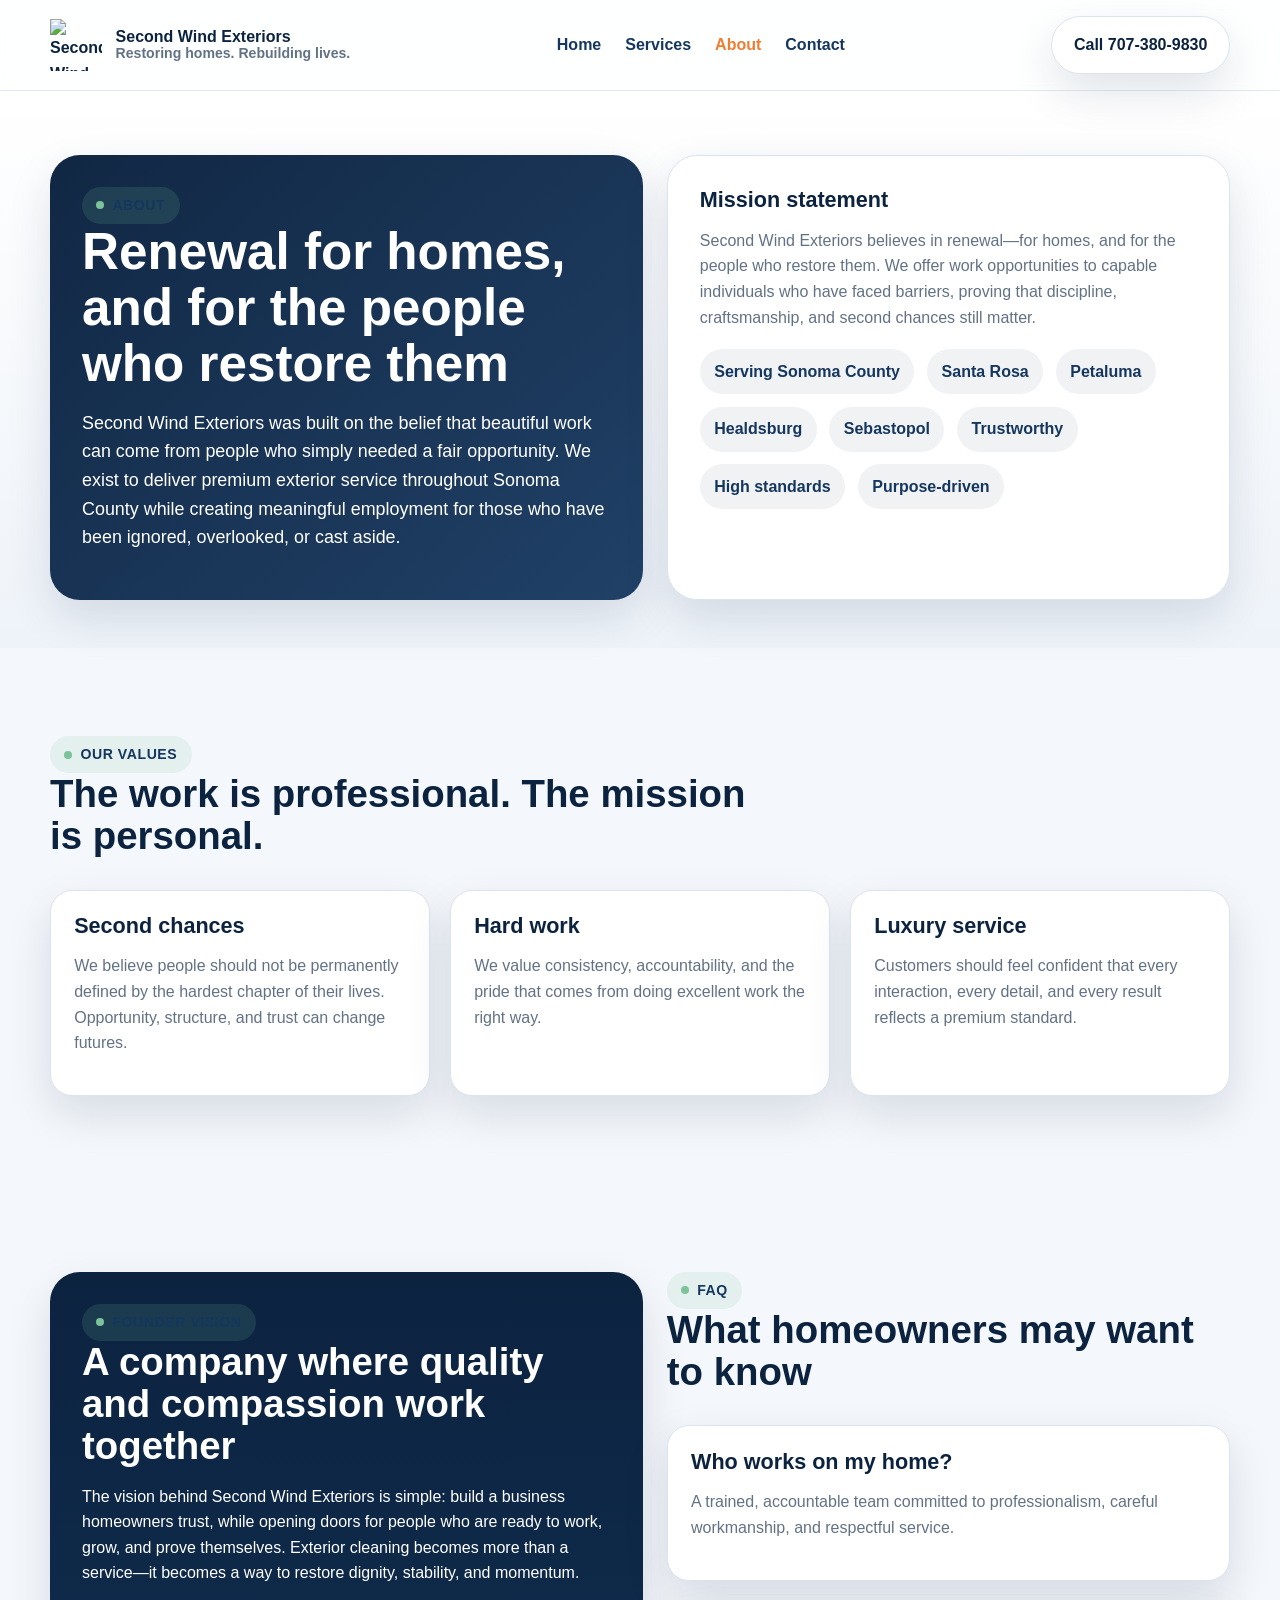
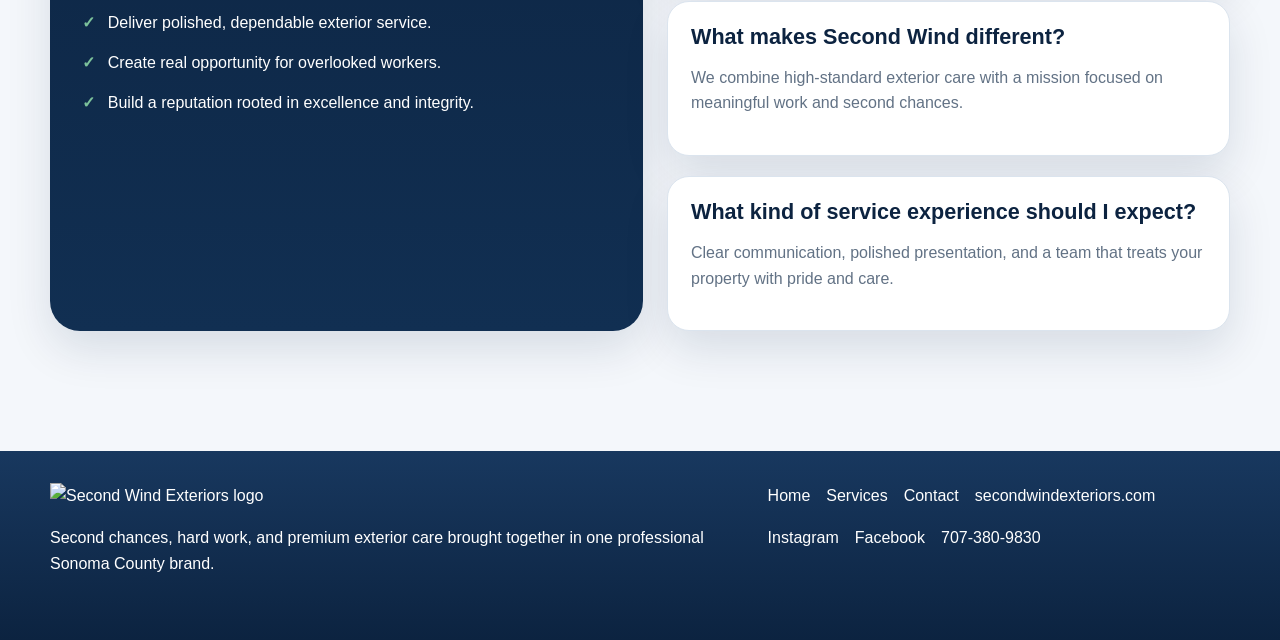
==== about.html @ 9dffcf60 "Add files via upload" ====
<!DOCTYPE html>
<html lang="en">
<head>
    <meta charset="UTF-8">
    <meta name="viewport" content="width=device-width, initial-scale=1.0">
    <title>About | Second Wind Exteriors Sonoma County</title>
    <meta name="description" content="Learn about the mission behind Second Wind Exteriors and the meaning of renewal for homes and for people in Sonoma County.">
    <link rel="canonical" href="https://secondwindexteriors.com/about.html">
    <link rel="stylesheet" href="styles.css">
</head>
<body>
    <header class="topbar">
        <div class="container nav nav-inner">
            <a class="brand" href="index.html">
                <img src="assets/logo.svg" alt="Second Wind Exteriors logo">
                <div class="brand-mark">
                    <span>Second Wind Exteriors</span>
                    <span>Restoring homes. Rebuilding lives.</span>
                </div>
            </a>
            <button class="nav-toggle" type="button" aria-label="Toggle navigation" aria-expanded="false">
                <svg width="26" height="26" viewBox="0 0 24 24" fill="none" aria-hidden="true">
                    <path d="M4 7H20M4 12H20M4 17H20" stroke="currentColor" stroke-width="2" stroke-linecap="round"/>
                </svg>
            </button>
            <nav class="nav-links" aria-label="Primary">
                <a href="index.html">Home</a>
                <a href="services.html">Services</a>
                <a class="active" href="about.html">About</a>
                <a href="contact.html">Contact</a>
            </nav>
            <div class="nav-cta">
                <a class="btn btn-secondary" href="tel:7073809830">Call 707-380-9830</a>
            </div>
        </div>
    </header>

    <main>
        <section class="page-hero">
            <div class="container split-panel">
                <div class="page-card">
                    <span class="eyebrow">About</span>
                    <h1>Renewal for homes, and for the people who restore them</h1>
                    <p class="lead">Second Wind Exteriors was built on the belief that beautiful work can come from people who simply needed a fair opportunity. We exist to deliver premium exterior service throughout Sonoma County while creating meaningful employment for those who have been ignored, overlooked, or cast aside.</p>
                </div>
                <div class="highlight-panel">
                    <h3>Mission statement</h3>
                    <p>Second Wind Exteriors believes in renewal—for homes, and for the people who restore them. We offer work opportunities to capable individuals who have faced barriers, proving that discipline, craftsmanship, and second chances still matter.</p>
                    <div class="badge-row">
                        <span>Serving Sonoma County</span>
                        <span>Santa Rosa</span>
                        <span>Petaluma</span>
                        <span>Healdsburg</span>
                        <span>Sebastopol</span>
                        <span>Trustworthy</span>
                        <span>High standards</span>
                        <span>Purpose-driven</span>
                    </div>
                </div>
            </div>
        </section>

        <section class="section">
            <div class="container">
                <div class="section-heading">
                    <span class="eyebrow">Our values</span>
                    <h2>The work is professional. The mission is personal.</h2>
                </div>
                <div class="values-grid">
                    <article class="value-card">
                        <h3>Second chances</h3>
                        <p>We believe people should not be permanently defined by the hardest chapter of their lives. Opportunity, structure, and trust can change futures.</p>
                    </article>
                    <article class="value-card">
                        <h3>Hard work</h3>
                        <p>We value consistency, accountability, and the pride that comes from doing excellent work the right way.</p>
                    </article>
                    <article class="value-card">
                        <h3>Luxury service</h3>
                        <p>Customers should feel confident that every interaction, every detail, and every result reflects a premium standard.</p>
                    </article>
                </div>
            </div>
        </section>

        <section class="section">
            <div class="container split-panel">
                <div class="story-panel">
                    <span class="eyebrow">Founder vision</span>
                    <h2>A company where quality and compassion work together</h2>
                    <p>The vision behind Second Wind Exteriors is simple: build a business homeowners trust, while opening doors for people who are ready to work, grow, and prove themselves. Exterior cleaning becomes more than a service—it becomes a way to restore dignity, stability, and momentum.</p>
                    <ul class="story-list">
                        <li>Deliver polished, dependable exterior service.</li>
                        <li>Create real opportunity for overlooked workers.</li>
                        <li>Build a reputation rooted in excellence and integrity.</li>
                    </ul>
                </div>
                <div>
                    <div class="section-heading">
                        <span class="eyebrow">FAQ</span>
                        <h2>What homeowners may want to know</h2>
                    </div>
                    <div class="faq-grid">
                        <div class="faq-card">
                            <h3>Who works on my home?</h3>
                            <p>A trained, accountable team committed to professionalism, careful workmanship, and respectful service.</p>
                        </div>
                        <div class="faq-card">
                            <h3>What makes Second Wind different?</h3>
                            <p>We combine high-standard exterior care with a mission focused on meaningful work and second chances.</p>
                        </div>
                        <div class="faq-card">
                            <h3>What kind of service experience should I expect?</h3>
                            <p>Clear communication, polished presentation, and a team that treats your property with pride and care.</p>
                        </div>
                    </div>
                </div>
            </div>
        </section>
    </main>

    <footer class="footer">
        <div class="container footer-grid">
            <div>
                <a class="footer-brand" href="index.html">
                    <img class="footer-logo" src="assets/logo-full.svg" alt="Second Wind Exteriors logo">
                </a>
                <p>Second chances, hard work, and premium exterior care brought together in one professional Sonoma County brand.</p>
            </div>
            <div>
                <div class="footer-links">
                    <a href="index.html">Home</a>
                    <a href="services.html">Services</a>
                    <a href="contact.html">Contact</a>
                    <a href="https://secondwindexteriors.com">secondwindexteriors.com</a>
                    <a href="https://instagram.com/secondwindexteriors" target="_blank" rel="noopener noreferrer">Instagram</a>
                    <a href="https://facebook.com/Secondwindexteriors" target="_blank" rel="noopener noreferrer">Facebook</a>
                    <a href="tel:7073809830">707-380-9830</a>
                </div>
            </div>
        </div>
    </footer>

    <script src="script.js"></script>
</body>
</html>
---- styles.css ----
:root {
    --navy: #0c2340;
    --navy-soft: #15375f;
    --orange: #ef7d32;
    --orange-dark: #d96517;
    --green: #7cc29b;
    --text: #15202b;
    --muted: #627285;
    --surface: #ffffff;
    --surface-alt: #f4f7fb;
    --border: #dbe4ee;
    --shadow: 0 18px 45px rgba(12, 35, 64, 0.12);
    --radius: 22px;
    --container: 1180px;
}

* {
    box-sizing: border-box;
}

html {
    scroll-behavior: smooth;
}

body {
    margin: 0;
    font-family: Inter, "Segoe UI", Roboto, Helvetica, Arial, sans-serif;
    color: var(--text);
    background: var(--surface-alt);
    line-height: 1.6;
}

a {
    color: inherit;
    text-decoration: none;
}

img {
    max-width: 100%;
    display: block;
}

button,
input,
select,
textarea {
    font: inherit;
}

.container {
    width: min(var(--container), calc(100% - 2rem));
    margin: 0 auto;
}

.section {
    padding: 5.5rem 0;
}

.section-heading {
    max-width: 720px;
    margin-bottom: 2rem;
}

.eyebrow {
    display: inline-flex;
    align-items: center;
    gap: 0.5rem;
    padding: 0.45rem 0.9rem;
    border-radius: 999px;
    background: rgba(124, 194, 155, 0.14);
    color: var(--navy-soft);
    font-size: 0.88rem;
    font-weight: 700;
    letter-spacing: 0.04em;
    text-transform: uppercase;
}

.eyebrow::before {
    content: "";
    width: 0.5rem;
    height: 0.5rem;
    border-radius: 999px;
    background: var(--green);
}

h1,
h2,
h3 {
    margin: 0 0 1rem;
    color: var(--navy);
    line-height: 1.1;
}

h1 {
    font-size: clamp(2.6rem, 4vw, 4.9rem);
}

h2 {
    font-size: clamp(2rem, 3vw, 3.2rem);
}

h3 {
    font-size: 1.35rem;
}

p {
    margin: 0 0 1rem;
    color: var(--muted);
}

.lead {
    font-size: 1.12rem;
    max-width: 62ch;
}

.topbar {
    position: sticky;
    top: 0;
    z-index: 20;
    background: rgba(255, 255, 255, 0.9);
    border-bottom: 1px solid rgba(219, 228, 238, 0.8);
    backdrop-filter: blur(14px);
}

.nav {
    display: flex;
    align-items: center;
    justify-content: space-between;
    gap: 1rem;
    padding: 1rem 0;
}

.brand {
    display: inline-flex;
    align-items: center;
    gap: 0.85rem;
    font-weight: 800;
    color: var(--navy);
}

.brand img {
    width: 52px;
    height: 52px;
}

.brand-mark {
    display: flex;
    flex-direction: column;
    line-height: 1.05;
}

.brand-mark span:last-child {
    font-size: 0.88rem;
    color: var(--muted);
    font-weight: 600;
}

.hero-logo {
    width: min(100%, 470px);
    margin: 0 0 1.25rem;
}

.footer-brand {
    display: inline-block;
}

.footer-logo {
    width: min(100%, 340px);
    margin-bottom: 1rem;
}

.nav-links {
    display: flex;
    align-items: center;
    gap: 1.5rem;
}

.nav-links a {
    font-weight: 600;
    color: var(--navy-soft);
}

.nav-links a:hover,
.nav-links a.active {
    color: var(--orange);
}

.nav-toggle {
    display: none;
    border: 0;
    background: transparent;
    color: var(--navy);
    padding: 0.5rem;
}

.nav-cta {
    display: inline-flex;
    align-items: center;
    gap: 0.6rem;
}

.btn {
    display: inline-flex;
    align-items: center;
    justify-content: center;
    gap: 0.55rem;
    padding: 0.95rem 1.35rem;
    border-radius: 999px;
    border: 0;
    cursor: pointer;
    font-weight: 700;
    transition: transform 0.2s ease, box-shadow 0.2s ease, background 0.2s ease;
}

.btn:hover {
    transform: translateY(-2px);
}

.btn-primary {
    color: #fff;
    background: linear-gradient(135deg, var(--orange), var(--orange-dark));
    box-shadow: 0 12px 25px rgba(239, 125, 50, 0.28);
}

.btn-secondary {
    color: var(--navy);
    background: #fff;
    border: 1px solid var(--border);
    box-shadow: var(--shadow);
}

.btn-dark {
    color: #fff;
    background: var(--navy);
}

.hero {
    padding: 3.5rem 0 4.5rem;
    background:
        radial-gradient(circle at top right, rgba(124, 194, 155, 0.16), transparent 25%),
        radial-gradient(circle at top left, rgba(239, 125, 50, 0.14), transparent 24%),
        linear-gradient(180deg, #ffffff, #f4f7fb 78%);
}

.hero-grid {
    display: grid;
    grid-template-columns: 1.15fr 0.85fr;
    gap: 2rem;
    align-items: center;
}

.hero-copy .hero-tagline {
    margin: 1rem 0 1.25rem;
    color: var(--orange);
    font-weight: 800;
    letter-spacing: 0.04em;
    text-transform: uppercase;
}

.hero-actions,
.cta-actions,
.contact-actions {
    display: flex;
    flex-wrap: wrap;
    gap: 0.85rem;
    margin: 1.75rem 0 1.5rem;
}

.trust-list,
.meta-list {
    display: flex;
    flex-wrap: wrap;
    gap: 0.8rem;
    padding: 0;
    margin: 0;
    list-style: none;
}

.trust-list li,
.meta-list li {
    padding: 0.75rem 1rem;
    background: #fff;
    border: 1px solid var(--border);
    border-radius: 999px;
    color: var(--navy-soft);
    font-weight: 700;
    box-shadow: 0 10px 25px rgba(12, 35, 64, 0.06);
}

.hero-card {
    background: linear-gradient(180deg, rgba(12, 35, 64, 0.98), rgba(21, 55, 95, 0.96));
    color: #fff;
    padding: 1.7rem;
    border-radius: 28px;
    box-shadow: var(--shadow);
}

.hero-card h3,
.hero-card p,
.hero-card strong {
    color: #fff;
}

.visual-grid {
    display: grid;
    grid-template-columns: repeat(2, 1fr);
    gap: 1rem;
    margin-top: 1.3rem;
}

.visual-pane {
    min-height: 200px;
    padding: 1.1rem;
    border-radius: 24px;
    display: flex;
    flex-direction: column;
    justify-content: space-between;
    background: linear-gradient(160deg, rgba(255,255,255,0.16), rgba(255,255,255,0.08));
    border: 1px solid rgba(255,255,255,0.16);
}

.visual-pane .label {
    align-self: flex-start;
    padding: 0.35rem 0.7rem;
    border-radius: 999px;
    background: rgba(255,255,255,0.18);
    font-size: 0.78rem;
    font-weight: 700;
    text-transform: uppercase;
    letter-spacing: 0.06em;
}

.visual-house {
    margin-top: auto;
    height: 105px;
    border-radius: 18px;
    background:
        linear-gradient(180deg, rgba(255,255,255,0.24), rgba(255,255,255,0.1)),
        linear-gradient(135deg, rgba(124,194,155,0.4), rgba(239,125,50,0.3));
    position: relative;
    overflow: hidden;
}

.visual-house::before,
.visual-house::after {
    content: "";
    position: absolute;
    background: rgba(255,255,255,0.85);
}

.visual-house::before {
    width: 70px;
    height: 42px;
    left: 22px;
    bottom: 18px;
    border-radius: 6px;
}

.visual-house::after {
    width: 0;
    height: 0;
    left: 15px;
    bottom: 55px;
    border-left: 43px solid transparent;
    border-right: 43px solid transparent;
    border-bottom: 34px solid rgba(255,255,255,0.92);
    background: transparent;
}

.grid-3,
.grid-2,
.service-grid,
.values-grid,
.faq-grid,
.contact-grid,
.metrics-grid {
    display: grid;
    gap: 1.25rem;
}

.grid-3,
.service-grid,
.values-grid,
.metrics-grid {
    grid-template-columns: repeat(3, minmax(0, 1fr));
}

.grid-2,
.contact-grid {
    grid-template-columns: repeat(2, minmax(0, 1fr));
}

.card,
.info-card,
.service-card,
.value-card,
.faq-card,
.contact-card,
.metric-card {
    background: #fff;
    border-radius: var(--radius);
    border: 1px solid var(--border);
    padding: 1.45rem;
    box-shadow: var(--shadow);
}

.icon-badge {
    width: 3.25rem;
    height: 3.25rem;
    border-radius: 18px;
    display: inline-flex;
    align-items: center;
    justify-content: center;
    background: rgba(239, 125, 50, 0.12);
    color: var(--orange);
    margin-bottom: 1rem;
}

.icon-badge svg {
    width: 1.5rem;
    height: 1.5rem;
}

.split-panel {
    display: grid;
    grid-template-columns: 1fr 0.95fr;
    gap: 1.5rem;
    align-items: stretch;
}

.story-panel {
    background: linear-gradient(180deg, var(--navy), #112f52);
    color: #fff;
    border-radius: 30px;
    padding: 2rem;
    box-shadow: var(--shadow);
}

.story-panel h2,
.story-panel h3,
.story-panel p,
.story-panel li {
    color: #fff;
}

.story-list {
    list-style: none;
    padding: 0;
    margin: 1.5rem 0 0;
    display: grid;
    gap: 0.9rem;
}

.story-list li {
    display: flex;
    gap: 0.8rem;
    align-items: flex-start;
}

.story-list li::before {
    content: "✓";
    color: var(--green);
    font-weight: 900;
}

.highlight-panel {
    background: #fff;
    border-radius: 30px;
    padding: 2rem;
    border: 1px solid var(--border);
    box-shadow: var(--shadow);
}

.metric-card strong {
    display: block;
    font-size: 2rem;
    color: var(--navy);
    line-height: 1;
    margin-bottom: 0.4rem;
}

.cta-band {
    background: linear-gradient(135deg, var(--navy), #184472);
    color: #fff;
    border-radius: 34px;
    padding: 2rem;
    box-shadow: var(--shadow);
}

.cta-band h2,
.cta-band p,
.footer p,
.footer a {
    color: #fff;
}

.footer {
    margin-top: 2rem;
    padding: 2rem 0 3rem;
    background: linear-gradient(180deg, #18385f, var(--navy));
}

.footer-grid {
    display: grid;
    grid-template-columns: 1.2fr 0.8fr;
    gap: 1.5rem;
    align-items: start;
}

.footer-links {
    display: flex;
    flex-wrap: wrap;
    gap: 1rem;
}

.page-hero {
    padding: 4rem 0 3rem;
    background: linear-gradient(180deg, #fff, #eef3f9);
}

.page-card {
    padding: 2rem;
    border-radius: 30px;
    background: linear-gradient(140deg, rgba(12,35,64,0.98), rgba(21,55,95,0.95));
    box-shadow: var(--shadow);
}

.page-card h1,
.page-card p,
.page-card li {
    color: #fff;
}

.service-card ul,
.check-list {
    margin: 1rem 0 0;
    padding-left: 1.2rem;
    color: var(--muted);
}

.process-list {
    counter-reset: process;
    display: grid;
    gap: 1rem;
}

.process-step {
    position: relative;
    padding: 1.2rem 1.2rem 1.2rem 4.2rem;
    background: #fff;
    border-radius: 20px;
    border: 1px solid var(--border);
    box-shadow: var(--shadow);
}

.process-step::before {
    counter-increment: process;
    content: counter(process);
    position: absolute;
    left: 1.2rem;
    top: 1.1rem;
    width: 2.1rem;
    height: 2.1rem;
    display: inline-flex;
    align-items: center;
    justify-content: center;
    border-radius: 999px;
    background: var(--orange);
    color: #fff;
    font-weight: 800;
}

blockquote {
    margin: 0;
    padding: 1.25rem;
    background: #fff;
    border-left: 4px solid var(--orange);
    border-radius: 18px;
    color: var(--navy-soft);
    box-shadow: var(--shadow);
}

.contact-card strong,
.contact-card a {
    color: var(--navy);
}

.form-grid {
    display: grid;
    grid-template-columns: repeat(2, minmax(0, 1fr));
    gap: 1rem;
}

.field {
    display: flex;
    flex-direction: column;
    gap: 0.45rem;
}

.field label {
    font-weight: 700;
    color: var(--navy);
}

.field input,
.field select,
.field textarea {
    width: 100%;
    padding: 0.95rem 1rem;
    border-radius: 16px;
    border: 1px solid var(--border);
    background: #fdfefe;
    color: var(--text);
}

.field textarea {
    min-height: 140px;
    resize: vertical;
}

.field.full {
    grid-column: 1 / -1;
}

.form-note {
    margin-top: 1rem;
    font-size: 0.95rem;
}

.badge-row {
    display: flex;
    flex-wrap: wrap;
    gap: 0.8rem;
    margin-top: 1.2rem;
}

.badge-row span {
    display: inline-flex;
    align-items: center;
    padding: 0.6rem 0.9rem;
    border-radius: 999px;
    background: rgba(12,35,64,0.06);
    color: var(--navy-soft);
    font-weight: 700;
}

@media (max-width: 980px) {
    .hero-grid,
    .split-panel,
    .footer-grid,
    .grid-2,
    .contact-grid,
    .form-grid {
        grid-template-columns: 1fr;
    }

    .grid-3,
    .service-grid,
    .values-grid,
    .metrics-grid {
        grid-template-columns: repeat(2, minmax(0, 1fr));
    }

    .nav-toggle {
        display: inline-flex;
    }

    .nav-links,
    .nav-cta {
        display: none;
    }

    .topbar.nav-open .nav {
        align-items: flex-start;
    }

    .topbar.nav-open .nav-inner {
        width: 100%;
        display: grid;
        gap: 1rem;
    }

    .topbar.nav-open .nav-links,
    .topbar.nav-open .nav-cta {
        display: flex;
        width: 100%;
        flex-direction: column;
        align-items: flex-start;
    }
}

@media (max-width: 720px) {
    .section {
        padding: 4.5rem 0;
    }

    .grid-3,
    .service-grid,
    .values-grid,
    .metrics-grid,
    .visual-grid {
        grid-template-columns: 1fr;
    }

    .hero {
        padding-top: 2rem;
    }

    h1 {
        font-size: 2.5rem;
    }

    .page-card,
    .hero-card,
    .story-panel,
    .highlight-panel,
    .cta-band {
        padding: 1.5rem;
    }

    .brand img {
        width: 46px;
        height: 46px;
    }

    .hero-logo,
    .footer-logo {
        width: 100%;
    }
}
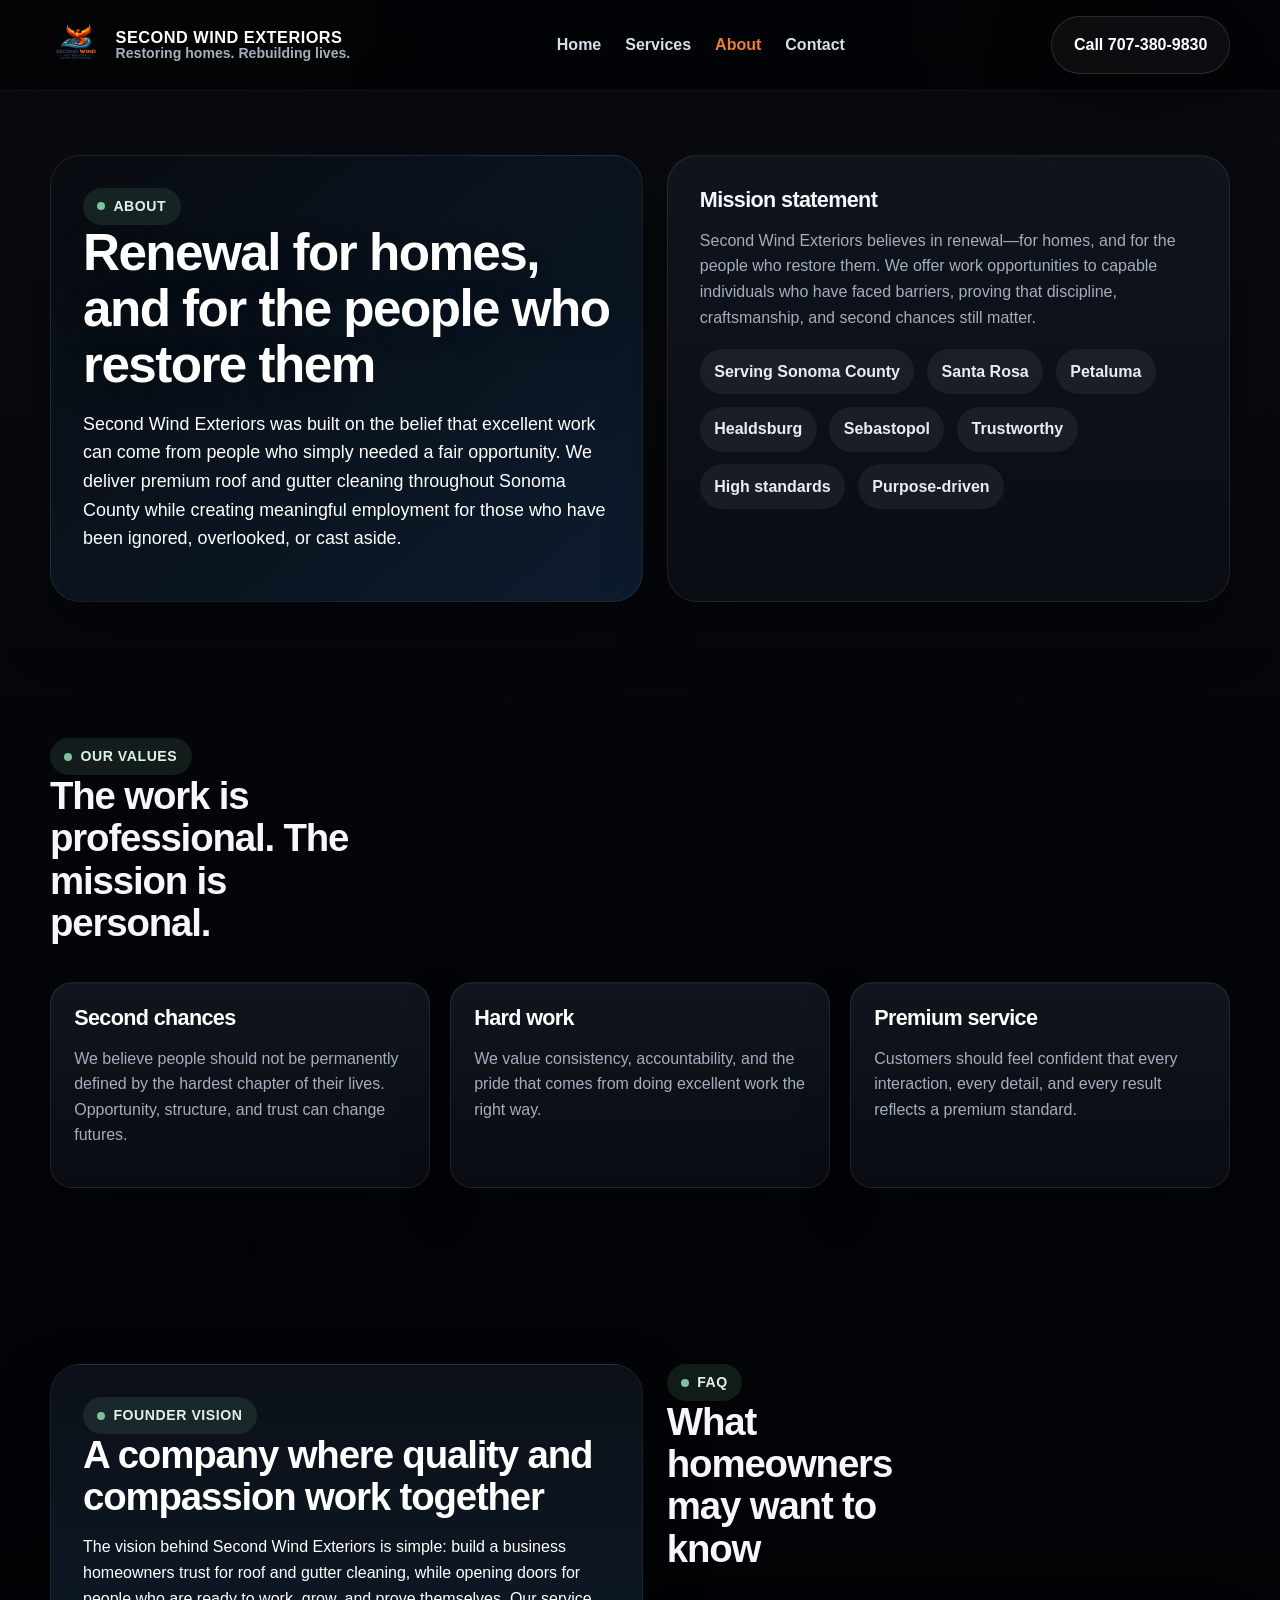
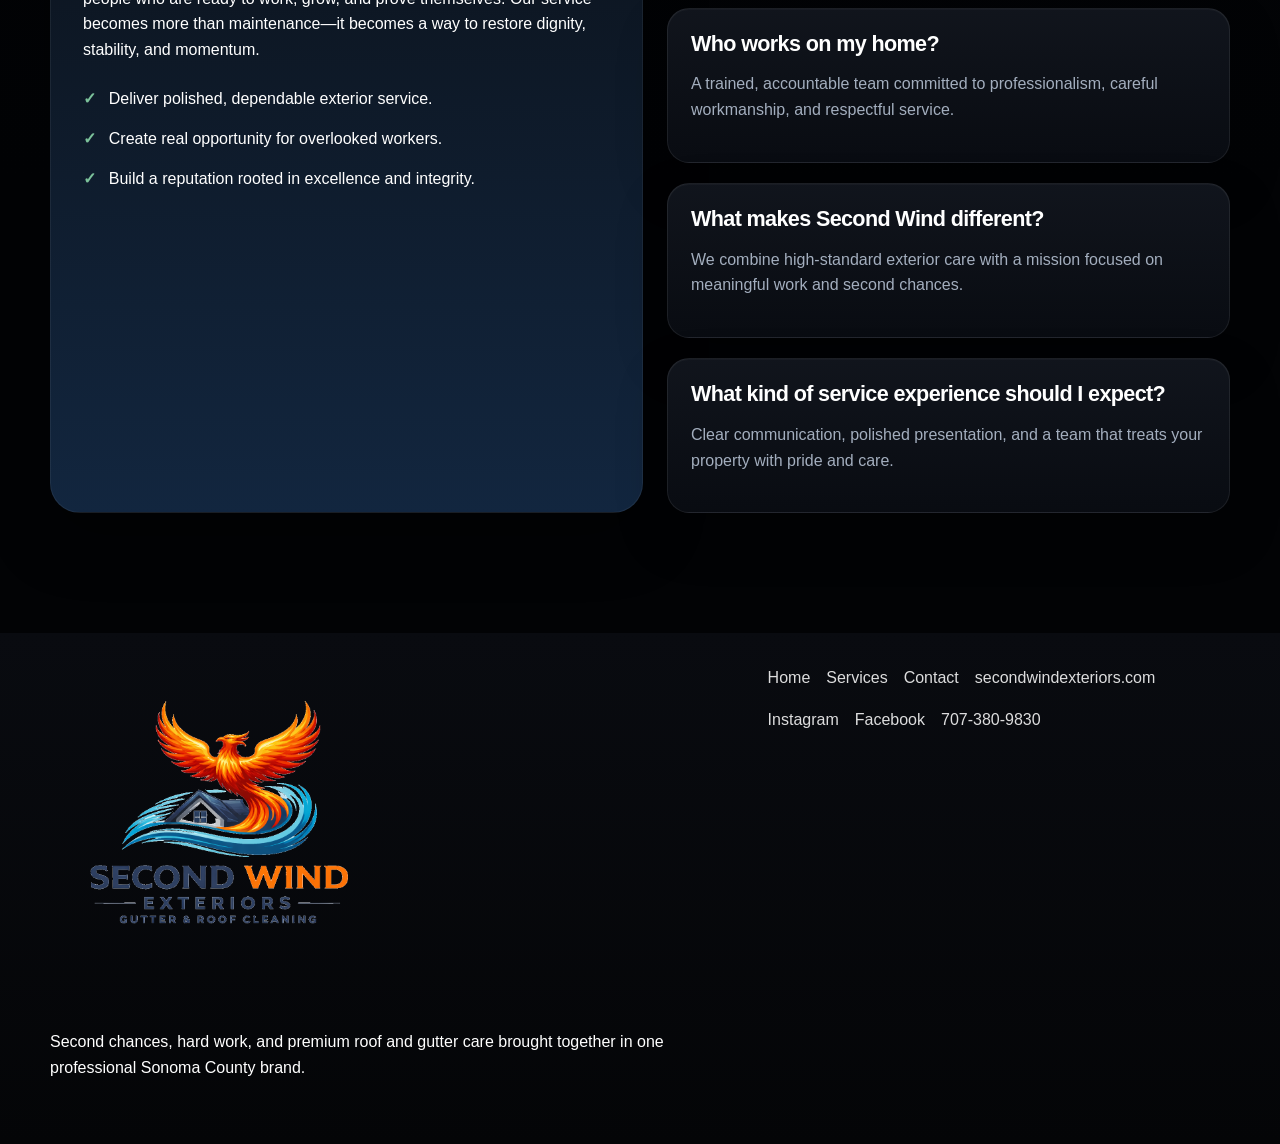
==== commit 67807e5c: "Add files via upload" ====
--- a/about.html
+++ b/about.html
@@ -4,7 +4,7 @@
     <meta charset="UTF-8">
     <meta name="viewport" content="width=device-width, initial-scale=1.0">
     <title>About | Second Wind Exteriors Sonoma County</title>
-    <meta name="description" content="Learn about the mission behind Second Wind Exteriors and the meaning of renewal for homes and for people in Sonoma County.">
+    <meta name="description" content="Learn about the mission behind Second Wind Exteriors and how premium roof and gutter cleaning in Sonoma County is paired with renewal and opportunity.">
     <link rel="canonical" href="https://secondwindexteriors.com/about.html">
     <link rel="stylesheet" href="styles.css">
 </head>
@@ -12,7 +12,7 @@
     <header class="topbar">
         <div class="container nav nav-inner">
             <a class="brand" href="index.html">
-                <img src="assets/logo.svg" alt="Second Wind Exteriors logo">
+                <img src="assets/second-wind-logo.png" alt="Second Wind Exteriors logo">
                 <div class="brand-mark">
                     <span>Second Wind Exteriors</span>
                     <span>Restoring homes. Rebuilding lives.</span>
@@ -41,7 +41,7 @@
                 <div class="page-card">
                     <span class="eyebrow">About</span>
                     <h1>Renewal for homes, and for the people who restore them</h1>
-                    <p class="lead">Second Wind Exteriors was built on the belief that beautiful work can come from people who simply needed a fair opportunity. We exist to deliver premium exterior service throughout Sonoma County while creating meaningful employment for those who have been ignored, overlooked, or cast aside.</p>
+                    <p class="lead">Second Wind Exteriors was built on the belief that excellent work can come from people who simply needed a fair opportunity. We deliver premium roof and gutter cleaning throughout Sonoma County while creating meaningful employment for those who have been ignored, overlooked, or cast aside.</p>
                 </div>
                 <div class="highlight-panel">
                     <h3>Mission statement</h3>
@@ -76,7 +76,7 @@
                         <p>We value consistency, accountability, and the pride that comes from doing excellent work the right way.</p>
                     </article>
                     <article class="value-card">
-                        <h3>Luxury service</h3>
+                        <h3>Premium service</h3>
                         <p>Customers should feel confident that every interaction, every detail, and every result reflects a premium standard.</p>
                     </article>
                 </div>
@@ -88,7 +88,7 @@
                 <div class="story-panel">
                     <span class="eyebrow">Founder vision</span>
                     <h2>A company where quality and compassion work together</h2>
-                    <p>The vision behind Second Wind Exteriors is simple: build a business homeowners trust, while opening doors for people who are ready to work, grow, and prove themselves. Exterior cleaning becomes more than a service—it becomes a way to restore dignity, stability, and momentum.</p>
+                    <p>The vision behind Second Wind Exteriors is simple: build a business homeowners trust for roof and gutter cleaning, while opening doors for people who are ready to work, grow, and prove themselves. Our service becomes more than maintenance—it becomes a way to restore dignity, stability, and momentum.</p>
                     <ul class="story-list">
                         <li>Deliver polished, dependable exterior service.</li>
                         <li>Create real opportunity for overlooked workers.</li>
@@ -123,9 +123,9 @@
         <div class="container footer-grid">
             <div>
                 <a class="footer-brand" href="index.html">
-                    <img class="footer-logo" src="assets/logo-full.svg" alt="Second Wind Exteriors logo">
+                    <img class="footer-logo" src="assets/second-wind-logo.png" alt="Second Wind Exteriors logo">
                 </a>
-                <p>Second chances, hard work, and premium exterior care brought together in one professional Sonoma County brand.</p>
+                <p>Second chances, hard work, and premium roof and gutter care brought together in one professional Sonoma County brand.</p>
             </div>
             <div>
                 <div class="footer-links">
--- a/styles.css
+++ b/styles.css
@@ -1,15 +1,16 @@
 :root {
-    --navy: #0c2340;
-    --navy-soft: #15375f;
+    --navy: #f5f7fb;
+    --navy-soft: #d8e0ec;
     --orange: #ef7d32;
     --orange-dark: #d96517;
+    --orange-glow: rgba(239, 125, 50, 0.3);
     --green: #7cc29b;
-    --text: #15202b;
-    --muted: #627285;
-    --surface: #ffffff;
-    --surface-alt: #f4f7fb;
-    --border: #dbe4ee;
-    --shadow: 0 18px 45px rgba(12, 35, 64, 0.12);
+    --text: #f5f7fb;
+    --muted: #a3aebe;
+    --surface: #11151d;
+    --surface-alt: #020305;
+    --border: rgba(255, 255, 255, 0.1);
+    --shadow: 0 24px 60px rgba(0, 0, 0, 0.5);
     --radius: 22px;
     --container: 1180px;
 }
@@ -26,7 +27,10 @@
     margin: 0;
     font-family: Inter, "Segoe UI", Roboto, Helvetica, Arial, sans-serif;
     color: var(--text);
-    background: var(--surface-alt);
+    background:
+        radial-gradient(circle at top left, rgba(239, 125, 50, 0.08), transparent 20%),
+        radial-gradient(circle at top right, rgba(124, 194, 155, 0.06), transparent 18%),
+        linear-gradient(180deg, #05070b, #020305 65%);
     line-height: 1.6;
 }
 
@@ -54,11 +58,20 @@
 
 .section {
     padding: 5.5rem 0;
+    position: relative;
 }
 
 .section-heading {
     max-width: 720px;
-    margin-bottom: 2rem;
+    margin-bottom: 2.35rem;
+}
+
+.section-heading h2 {
+    max-width: 14ch;
+}
+
+.section-heading p {
+    max-width: 62ch;
 }
 
 .eyebrow {
@@ -67,8 +80,8 @@
     gap: 0.5rem;
     padding: 0.45rem 0.9rem;
     border-radius: 999px;
-    background: rgba(124, 194, 155, 0.14);
-    color: var(--navy-soft);
+    background: rgba(124, 194, 155, 0.12);
+    color: #dff2e8;
     font-size: 0.88rem;
     font-weight: 700;
     letter-spacing: 0.04em;
@@ -89,6 +102,7 @@
     margin: 0 0 1rem;
     color: var(--navy);
     line-height: 1.1;
+    letter-spacing: -0.03em;
 }
 
 h1 {
@@ -117,9 +131,10 @@
     position: sticky;
     top: 0;
     z-index: 20;
-    background: rgba(255, 255, 255, 0.9);
-    border-bottom: 1px solid rgba(219, 228, 238, 0.8);
+    background: rgba(2, 3, 5, 0.82);
+    border-bottom: 1px solid rgba(255, 255, 255, 0.06);
     backdrop-filter: blur(14px);
+    box-shadow: 0 12px 35px rgba(0, 0, 0, 0.28);
 }
 
 .nav {
@@ -135,7 +150,7 @@
     align-items: center;
     gap: 0.85rem;
     font-weight: 800;
-    color: var(--navy);
+    color: #fff;
 }
 
 .brand img {
@@ -155,9 +170,16 @@
     font-weight: 600;
 }
 
+.brand-mark span:first-child {
+    font-size: 1.02rem;
+    letter-spacing: 0.03em;
+    text-transform: uppercase;
+}
+
 .hero-logo {
     width: min(100%, 470px);
     margin: 0 0 1.25rem;
+    filter: drop-shadow(0 12px 34px rgba(239, 125, 50, 0.14));
 }
 
 .footer-brand {
@@ -177,7 +199,7 @@
 
 .nav-links a {
     font-weight: 600;
-    color: var(--navy-soft);
+    color: #d7deea;
 }
 
 .nav-links a:hover,
@@ -189,7 +211,7 @@
     display: none;
     border: 0;
     background: transparent;
-    color: var(--navy);
+    color: #fff;
     padding: 0.5rem;
 }
 
@@ -209,7 +231,7 @@
     border: 0;
     cursor: pointer;
     font-weight: 700;
-    transition: transform 0.2s ease, box-shadow 0.2s ease, background 0.2s ease;
+    transition: transform 0.2s ease, box-shadow 0.2s ease, background 0.2s ease, border-color 0.2s ease;
 }
 
 .btn:hover {
@@ -219,27 +241,33 @@
 .btn-primary {
     color: #fff;
     background: linear-gradient(135deg, var(--orange), var(--orange-dark));
-    box-shadow: 0 12px 25px rgba(239, 125, 50, 0.28);
+    box-shadow: 0 14px 30px rgba(239, 125, 50, 0.34);
 }
 
 .btn-secondary {
-    color: var(--navy);
+    color: #fff;
+    background: rgba(255, 255, 255, 0.04);
+    border: 1px solid rgba(255, 255, 255, 0.12);
+    box-shadow: var(--shadow);
+}
+
+.btn-secondary:hover {
+    border-color: rgba(239, 125, 50, 0.45);
+    box-shadow: 0 14px 35px rgba(0, 0, 0, 0.35);
+}
+
+.btn-dark {
+    color: #05070b;
     background: #fff;
-    border: 1px solid var(--border);
-    box-shadow: var(--shadow);
-}
-
-.btn-dark {
-    color: #fff;
-    background: var(--navy);
 }
 
 .hero {
     padding: 3.5rem 0 4.5rem;
     background:
-        radial-gradient(circle at top right, rgba(124, 194, 155, 0.16), transparent 25%),
-        radial-gradient(circle at top left, rgba(239, 125, 50, 0.14), transparent 24%),
-        linear-gradient(180deg, #ffffff, #f4f7fb 78%);
+        radial-gradient(circle at top right, rgba(124, 194, 155, 0.1), transparent 28%),
+        radial-gradient(circle at top left, rgba(239, 125, 50, 0.24), transparent 24%),
+        linear-gradient(180deg, #090b0f, #030406 78%);
+    border-bottom: 1px solid rgba(255, 255, 255, 0.05);
 }
 
 .hero-grid {
@@ -257,6 +285,32 @@
     text-transform: uppercase;
 }
 
+.hero-brand-panel {
+    display: inline-flex;
+    flex-direction: column;
+    gap: 0.35rem;
+    margin: 0 0 1.15rem;
+    padding: 0.95rem 1.1rem;
+    border: 1px solid rgba(239, 125, 50, 0.34);
+    border-radius: 18px;
+    background: linear-gradient(135deg, rgba(239, 125, 50, 0.14), rgba(12, 35, 64, 0.2));
+    box-shadow: 0 18px 40px rgba(0, 0, 0, 0.35), inset 0 1px 0 rgba(255, 255, 255, 0.04);
+}
+
+.brand-kicker {
+    color: #fff;
+    font-size: 0.95rem;
+    font-weight: 800;
+    letter-spacing: 0.08em;
+    text-transform: uppercase;
+}
+
+.hero-brand-panel p {
+    margin: 0;
+    color: #d8e0ec;
+    font-weight: 600;
+}
+
 .hero-actions,
 .cta-actions,
 .contact-actions {
@@ -279,20 +333,21 @@
 .trust-list li,
 .meta-list li {
     padding: 0.75rem 1rem;
-    background: #fff;
-    border: 1px solid var(--border);
+    background: rgba(255, 255, 255, 0.04);
+    border: 1px solid rgba(255, 255, 255, 0.08);
     border-radius: 999px;
-    color: var(--navy-soft);
+    color: #e8edf5;
     font-weight: 700;
-    box-shadow: 0 10px 25px rgba(12, 35, 64, 0.06);
+    box-shadow: 0 10px 25px rgba(0, 0, 0, 0.22);
 }
 
 .hero-card {
-    background: linear-gradient(180deg, rgba(12, 35, 64, 0.98), rgba(21, 55, 95, 0.96));
+    background: linear-gradient(180deg, rgba(12, 15, 22, 0.98), rgba(8, 18, 32, 0.98));
     color: #fff;
     padding: 1.7rem;
     border-radius: 28px;
-    box-shadow: var(--shadow);
+    border: 1px solid rgba(255, 255, 255, 0.07);
+    box-shadow: 0 24px 60px rgba(0, 0, 0, 0.45), inset 0 1px 0 rgba(255, 255, 255, 0.04);
 }
 
 .hero-card h3,
@@ -397,11 +452,26 @@
 .faq-card,
 .contact-card,
 .metric-card {
-    background: #fff;
+    background: linear-gradient(180deg, rgba(17, 21, 29, 0.98), rgba(9, 12, 18, 0.98));
     border-radius: var(--radius);
-    border: 1px solid var(--border);
+    border: 1px solid rgba(255, 255, 255, 0.08);
     padding: 1.45rem;
-    box-shadow: var(--shadow);
+    box-shadow: 0 22px 50px rgba(0, 0, 0, 0.28), inset 0 1px 0 rgba(255, 255, 255, 0.03);
+}
+
+.card h3,
+.info-card h3,
+.service-card h3,
+.value-card h3,
+.faq-card h3,
+.contact-card h3,
+.metric-card h3,
+.card strong,
+.service-card strong,
+.value-card strong,
+.faq-card strong,
+.contact-card strong {
+    color: #fff;
 }
 
 .icon-badge {
@@ -429,11 +499,12 @@
 }
 
 .story-panel {
-    background: linear-gradient(180deg, var(--navy), #112f52);
+    background: linear-gradient(180deg, #0b1017, #12263f);
     color: #fff;
     border-radius: 30px;
     padding: 2rem;
-    box-shadow: var(--shadow);
+    border: 1px solid rgba(255, 255, 255, 0.06);
+    box-shadow: 0 24px 60px rgba(0, 0, 0, 0.4);
 }
 
 .story-panel h2,
@@ -464,27 +535,28 @@
 }
 
 .highlight-panel {
-    background: #fff;
+    background: linear-gradient(180deg, rgba(16, 20, 29, 0.98), rgba(10, 13, 19, 0.98));
     border-radius: 30px;
     padding: 2rem;
-    border: 1px solid var(--border);
-    box-shadow: var(--shadow);
+    border: 1px solid rgba(255, 255, 255, 0.08);
+    box-shadow: 0 24px 60px rgba(0, 0, 0, 0.4), inset 0 1px 0 rgba(255, 255, 255, 0.03);
 }
 
 .metric-card strong {
     display: block;
     font-size: 2rem;
-    color: var(--navy);
+    color: var(--orange);
     line-height: 1;
     margin-bottom: 0.4rem;
 }
 
 .cta-band {
-    background: linear-gradient(135deg, var(--navy), #184472);
+    background: linear-gradient(135deg, #090b10, #111b2a 70%, #2b1609 100%);
     color: #fff;
     border-radius: 34px;
     padding: 2rem;
-    box-shadow: var(--shadow);
+    border: 1px solid rgba(255, 255, 255, 0.08);
+    box-shadow: 0 26px 65px rgba(0, 0, 0, 0.45), 0 0 0 1px rgba(239, 125, 50, 0.08) inset;
 }
 
 .cta-band h2,
@@ -497,7 +569,7 @@
 .footer {
     margin-top: 2rem;
     padding: 2rem 0 3rem;
-    background: linear-gradient(180deg, #18385f, var(--navy));
+    background: linear-gradient(180deg, #090b10, #040507);
 }
 
 .footer-grid {
@@ -513,22 +585,38 @@
     gap: 1rem;
 }
 
+.footer-links a {
+    opacity: 0.86;
+    transition: opacity 0.2s ease, color 0.2s ease;
+}
+
+.footer-links a:hover {
+    opacity: 1;
+    color: var(--orange);
+}
+
 .page-hero {
     padding: 4rem 0 3rem;
-    background: linear-gradient(180deg, #fff, #eef3f9);
+    background: linear-gradient(180deg, #090b10, #05070b);
 }
 
 .page-card {
     padding: 2rem;
     border-radius: 30px;
-    background: linear-gradient(140deg, rgba(12,35,64,0.98), rgba(21,55,95,0.95));
-    box-shadow: var(--shadow);
+    background: linear-gradient(140deg, rgba(8, 11, 16, 0.98), rgba(13, 29, 48, 0.95));
+    border: 1px solid rgba(255, 255, 255, 0.08);
+    box-shadow: 0 24px 60px rgba(0, 0, 0, 0.42);
 }
 
 .page-card h1,
 .page-card p,
 .page-card li {
     color: #fff;
+}
+
+.page-card h1,
+.hero-copy h1 {
+    text-shadow: 0 10px 30px rgba(0, 0, 0, 0.28);
 }
 
 .service-card ul,
@@ -547,10 +635,10 @@
 .process-step {
     position: relative;
     padding: 1.2rem 1.2rem 1.2rem 4.2rem;
-    background: #fff;
+    background: linear-gradient(180deg, rgba(17, 21, 29, 0.98), rgba(12, 15, 22, 0.98));
     border-radius: 20px;
-    border: 1px solid var(--border);
-    box-shadow: var(--shadow);
+    border: 1px solid rgba(255, 255, 255, 0.08);
+    box-shadow: 0 18px 40px rgba(0, 0, 0, 0.28);
 }
 
 .process-step::before {
@@ -573,7 +661,7 @@
 blockquote {
     margin: 0;
     padding: 1.25rem;
-    background: #fff;
+    background: rgba(255, 255, 255, 0.04);
     border-left: 4px solid var(--orange);
     border-radius: 18px;
     color: var(--navy-soft);
@@ -582,7 +670,7 @@
 
 .contact-card strong,
 .contact-card a {
-    color: var(--navy);
+    color: #fff;
 }
 
 .form-grid {
@@ -599,7 +687,7 @@
 
 .field label {
     font-weight: 700;
-    color: var(--navy);
+    color: #fff;
 }
 
 .field input,
@@ -609,8 +697,16 @@
     padding: 0.95rem 1rem;
     border-radius: 16px;
     border: 1px solid var(--border);
-    background: #fdfefe;
-    color: var(--text);
+    background: rgba(255, 255, 255, 0.04);
+    color: #fff;
+}
+
+.field input:focus,
+.field select:focus,
+.field textarea:focus {
+    outline: none;
+    border-color: rgba(239, 125, 50, 0.45);
+    box-shadow: 0 0 0 4px rgba(239, 125, 50, 0.12);
 }
 
 .field textarea {
@@ -639,9 +735,31 @@
     align-items: center;
     padding: 0.6rem 0.9rem;
     border-radius: 999px;
-    background: rgba(12,35,64,0.06);
-    color: var(--navy-soft);
+    background: rgba(255,255,255,0.06);
+    color: #e7edf6;
     font-weight: 700;
+}
+
+.card,
+.service-card,
+.value-card,
+.faq-card,
+.contact-card,
+.metric-card,
+.process-step {
+    transition: transform 0.2s ease, border-color 0.2s ease, box-shadow 0.2s ease;
+}
+
+.card:hover,
+.service-card:hover,
+.value-card:hover,
+.faq-card:hover,
+.contact-card:hover,
+.metric-card:hover,
+.process-step:hover {
+    transform: translateY(-3px);
+    border-color: rgba(239, 125, 50, 0.2);
+    box-shadow: 0 24px 55px rgba(0, 0, 0, 0.34);
 }
 
 @media (max-width: 980px) {
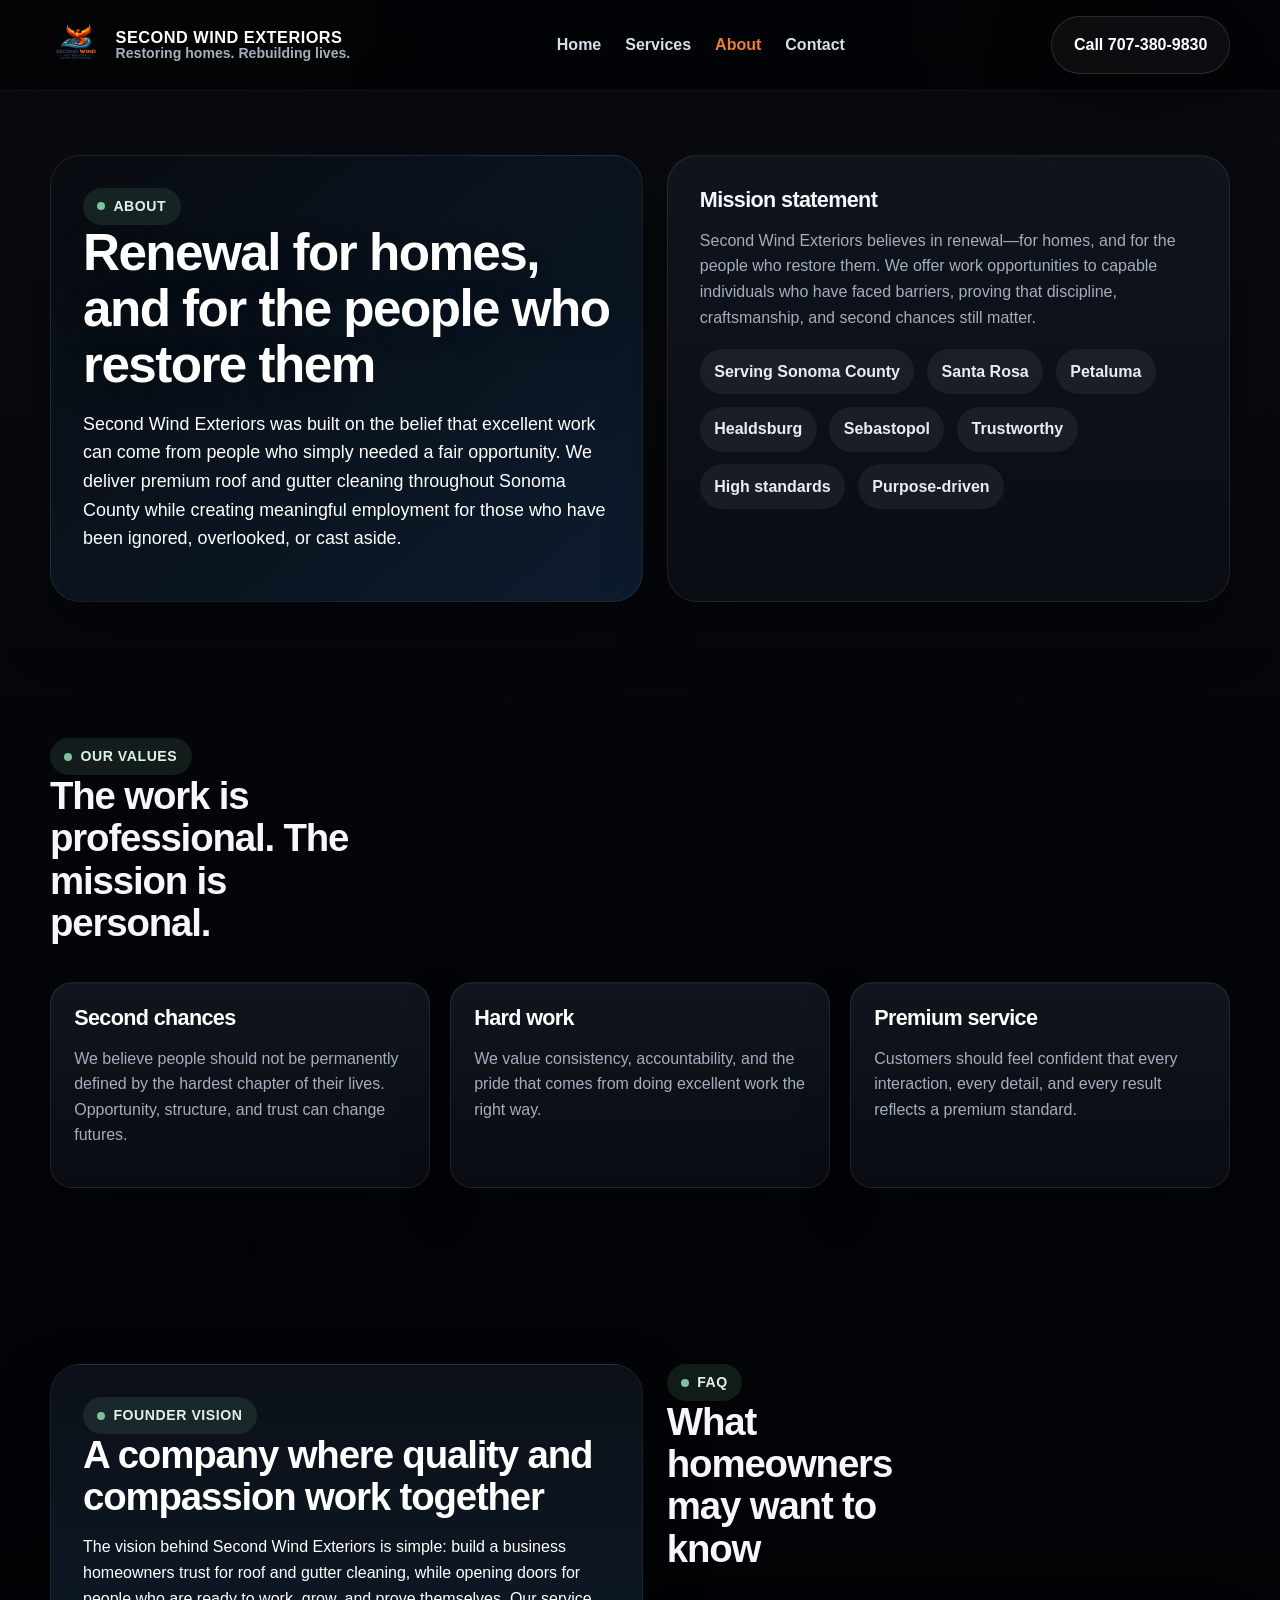
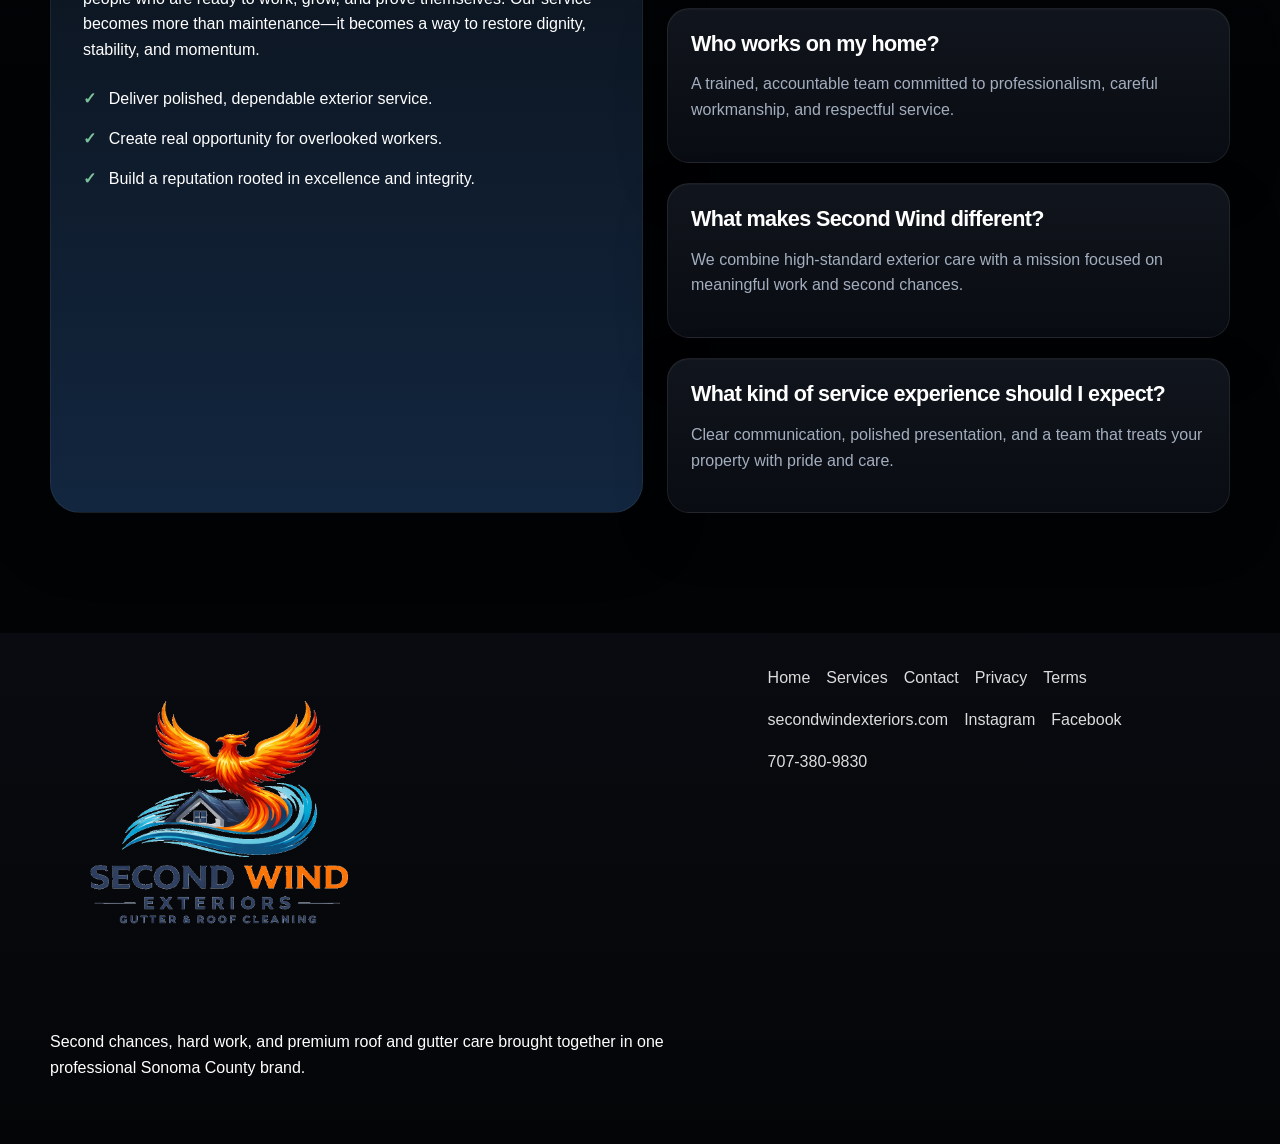
==== commit c6879bec: "Add files via upload" ====
--- a/about.html
+++ b/about.html
@@ -132,6 +132,8 @@
                     <a href="index.html">Home</a>
                     <a href="services.html">Services</a>
                     <a href="contact.html">Contact</a>
+                    <a href="privacy.html">Privacy</a>
+                    <a href="terms.html">Terms</a>
                     <a href="https://secondwindexteriors.com">secondwindexteriors.com</a>
                     <a href="https://instagram.com/secondwindexteriors" target="_blank" rel="noopener noreferrer">Instagram</a>
                     <a href="https://facebook.com/Secondwindexteriors" target="_blank" rel="noopener noreferrer">Facebook</a>
--- a/styles.css
+++ b/styles.css
@@ -562,7 +562,8 @@
 .cta-band h2,
 .cta-band p,
 .footer p,
-.footer a {
+.footer a,
+.footer span {
     color: #fff;
 }
 
@@ -721,6 +722,49 @@
 .form-note {
     margin-top: 1rem;
     font-size: 0.95rem;
+}
+
+.form-status {
+    min-height: 1.5rem;
+    margin: 1rem 0 0;
+    font-size: 0.95rem;
+    font-weight: 600;
+    color: #dff2e8;
+}
+
+.form-status.is-error {
+    color: #ffb4b4;
+}
+
+.embed-card {
+    display: flex;
+    flex-direction: column;
+    gap: 1rem;
+}
+
+.map-frame {
+    width: 100%;
+    min-height: 360px;
+    border: 0;
+    border-radius: 20px;
+    background: rgba(255, 255, 255, 0.04);
+}
+
+.sticky-call {
+    position: fixed;
+    left: 1rem;
+    right: 1rem;
+    bottom: 1rem;
+    z-index: 40;
+    display: none;
+    align-items: center;
+    justify-content: center;
+    padding: 1rem 1.2rem;
+    border-radius: 999px;
+    background: linear-gradient(135deg, var(--orange), var(--orange-dark));
+    color: #fff;
+    font-weight: 800;
+    box-shadow: 0 18px 40px rgba(239, 125, 50, 0.34);
 }
 
 .badge-row {
@@ -808,6 +852,10 @@
 }
 
 @media (max-width: 720px) {
+    body {
+        padding-bottom: 5.75rem;
+    }
+
     .section {
         padding: 4.5rem 0;
     }
@@ -845,4 +893,8 @@
     .footer-logo {
         width: 100%;
     }
-}
+
+    .sticky-call {
+        display: inline-flex;
+    }
+}
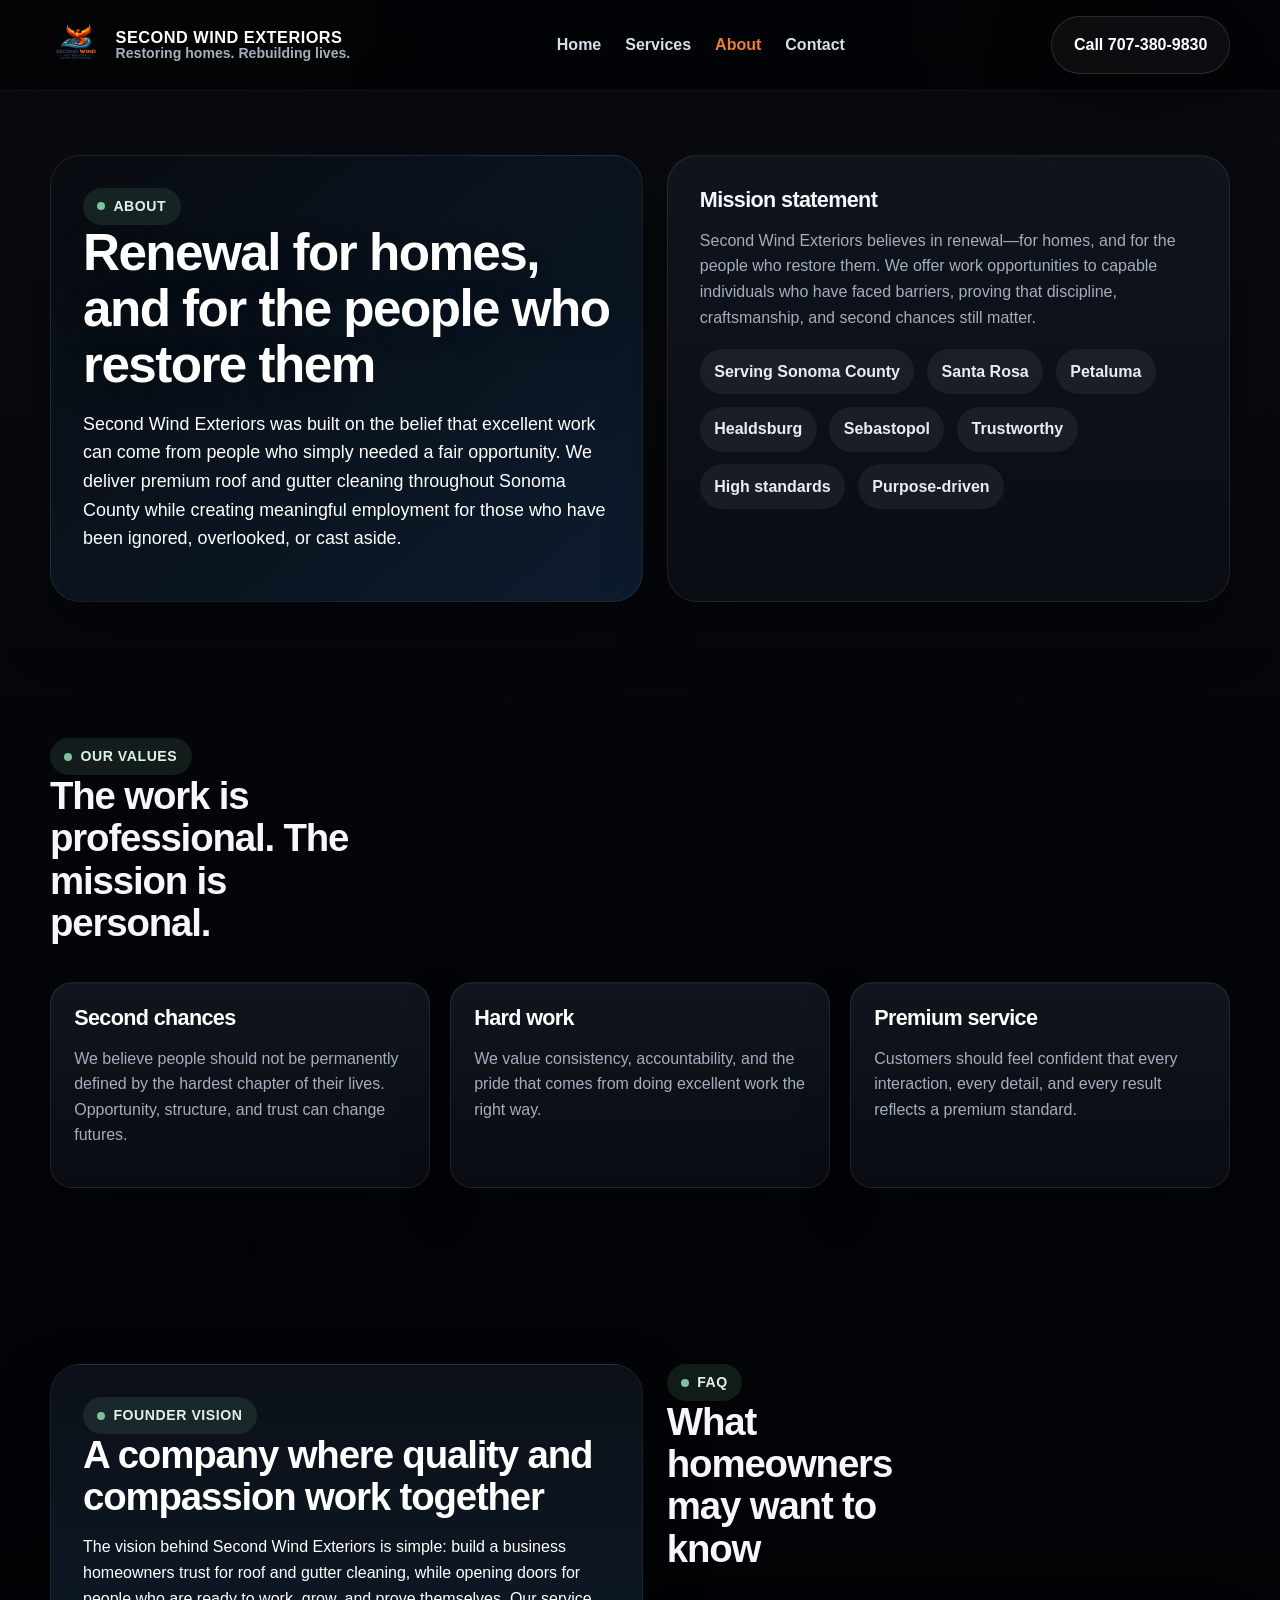
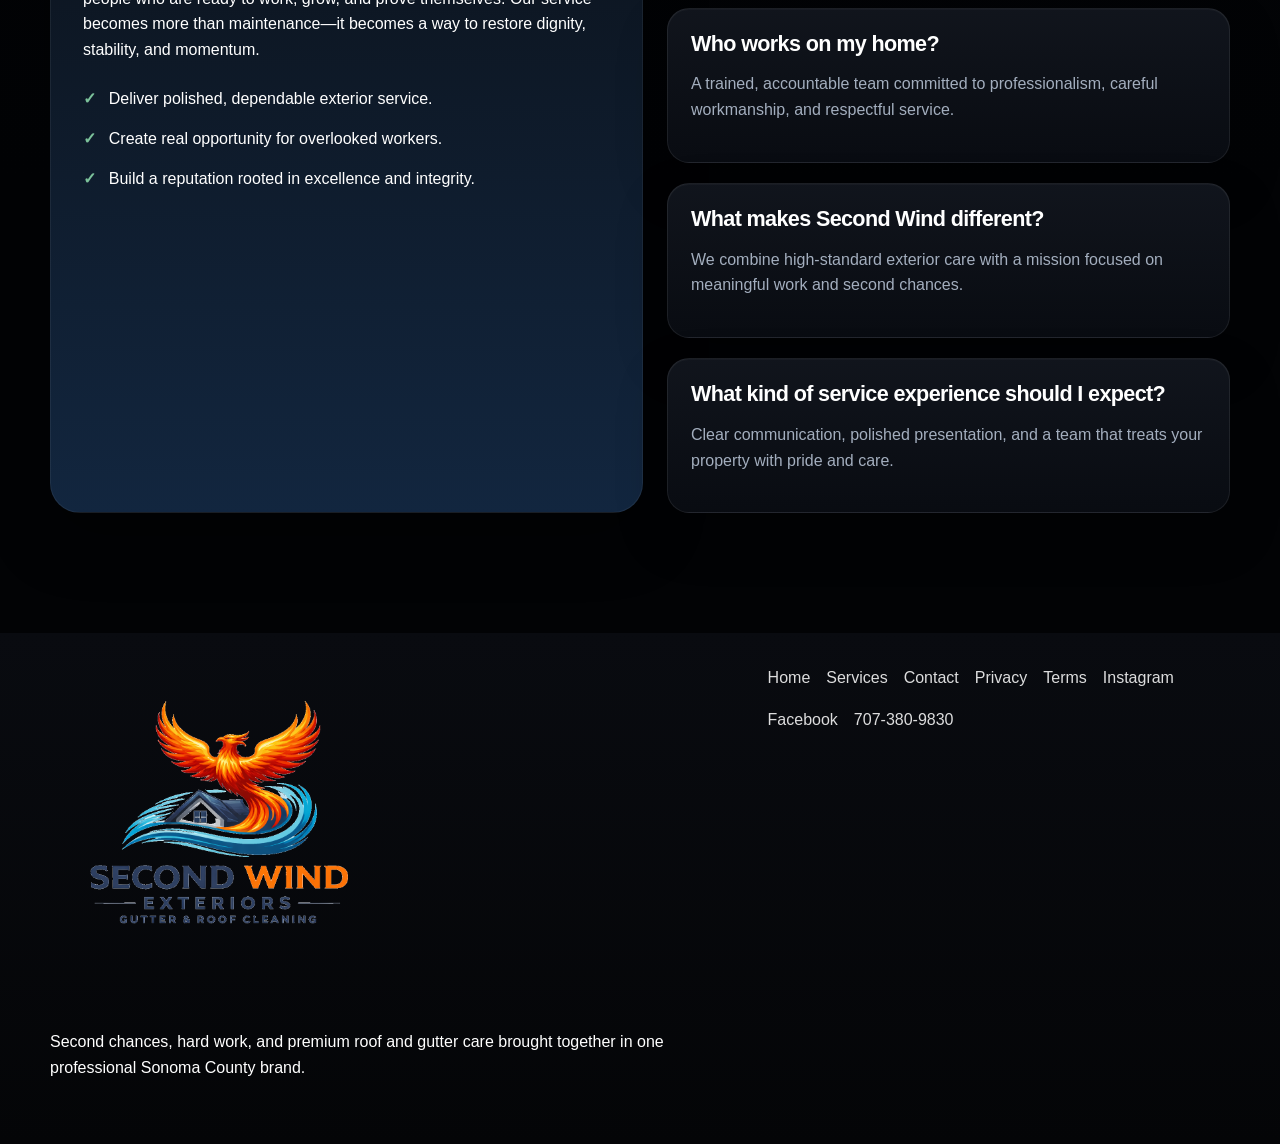
==== commit a2c04402: "Add files via upload" ====
--- a/about.html
+++ b/about.html
@@ -134,7 +134,6 @@
                     <a href="contact.html">Contact</a>
                     <a href="privacy.html">Privacy</a>
                     <a href="terms.html">Terms</a>
-                    <a href="https://secondwindexteriors.com">secondwindexteriors.com</a>
                     <a href="https://instagram.com/secondwindexteriors" target="_blank" rel="noopener noreferrer">Instagram</a>
                     <a href="https://facebook.com/Secondwindexteriors" target="_blank" rel="noopener noreferrer">Facebook</a>
                     <a href="tel:7073809830">707-380-9830</a>
--- a/styles.css
+++ b/styles.css
@@ -702,6 +702,17 @@
     color: #fff;
 }
 
+.field input::placeholder,
+.field textarea::placeholder {
+    color: #9aa6b8;
+}
+
+.field select option,
+.field select optgroup {
+    color: #111;
+    background: #fff;
+}
+
 .field input:focus,
 .field select:focus,
 .field textarea:focus {
